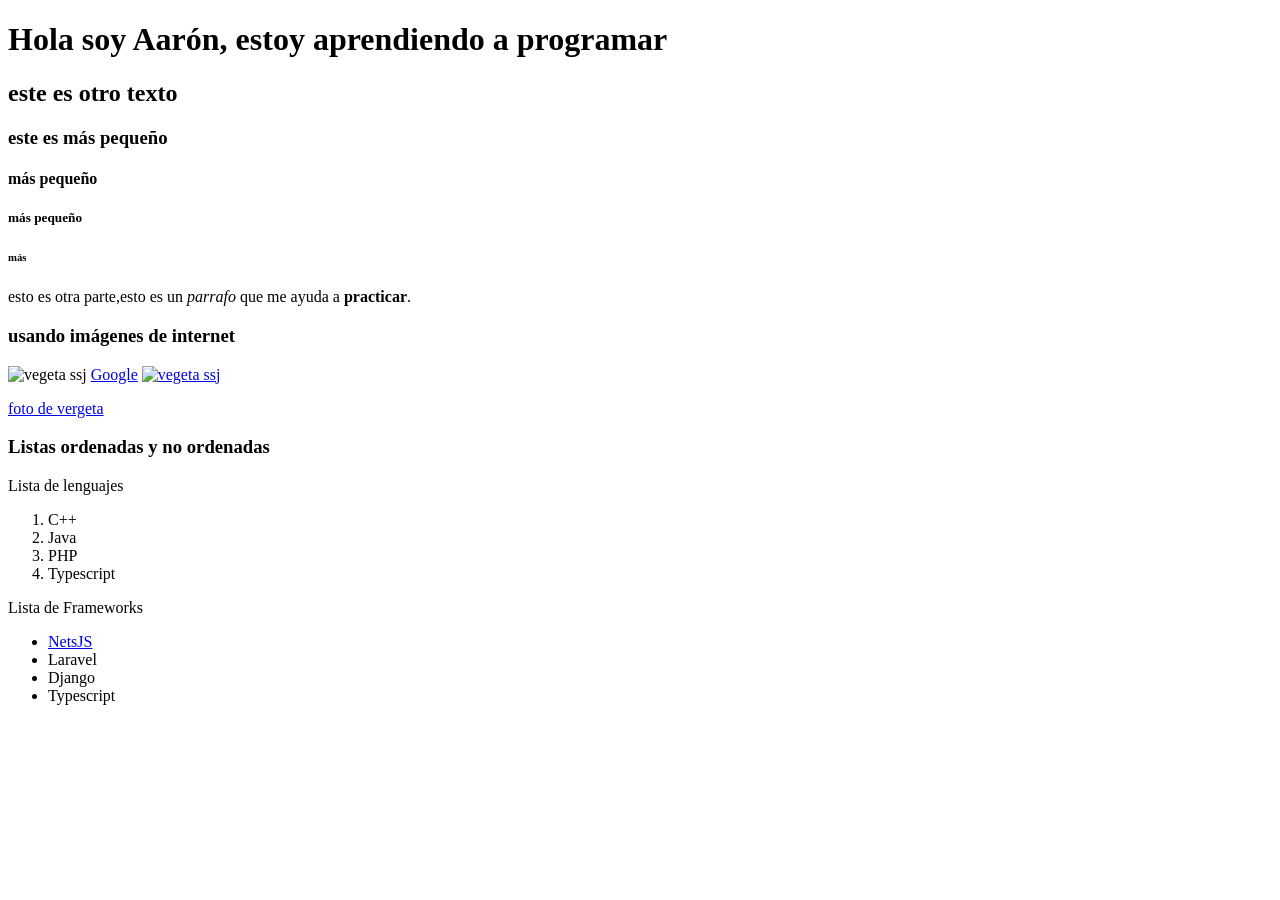
==== index.html @ d9775767 "doc:se agregó los archivos anteriores" ====
<!DOCTYPE html>
<html lang="es">
<head>
    <meta charset="UTF-8">
    <meta name="viewport" content="width=device-width, initial-scale=1.0">
    <title>Document</title>
</head>
<body>
    <!--todo el contenido-->
    <div> <!--son contenedores -->  
    <h1>Hola soy Aarón, estoy aprendiendo a programar</h1>
    <h2>este es otro texto</h2>
    <h3>este es más pequeño</h3>
    <h4>más pequeño</h4>
    <h5>más pequeño</h5>
    <h6>más</h6>
    </div>

    <div>
        <p>esto es otra parte,esto es un <i>parrafo</i> que me ayuda a <b>practicar</b>.</p>
    </div>

    <div>
        <h3>usando imágenes de internet</h3>
        <img src="https://wallpapers.com/images/hd/vegeta-super-saiyan-2-1080-x-1920-wallpaper-z19cjjbw33z2du20.jpg" 
        alt="vegeta ssj" 
        width="300"
        height="200"/>

        <a href="https://google.com" target="_blank">Google</a>
        <a href="https://youtube.com">
            <img src="https://wallpapers.com/images/hd/vegeta-super-saiyan-2-1080-x-1920-wallpaper-z19cjjbw33z2du20.jpg"
            alt="vegeta ssj" 
            width="300"
            height="200"/>
            <p>foto de vergeta</p>
        </a>
    </div>

    <div>
        <h3>Listas ordenadas y no ordenadas</h3>
        <p>Lista de lenguajes </p>
        <ol>
            <li>C++</li>
            <li>Java</li>
            <li>PHP</li>
            <li>Typescript</li>
        </ol>
        <p>Lista de Frameworks </p>
        <ul>
            <li><a href="https://nextjs.org/" target="_blank">NetsJS</a></li>
            <li>Laravel</li>
            <li>Django</li>
            <li>Typescript</li> 
        </ul>
    </div>
   
</html>
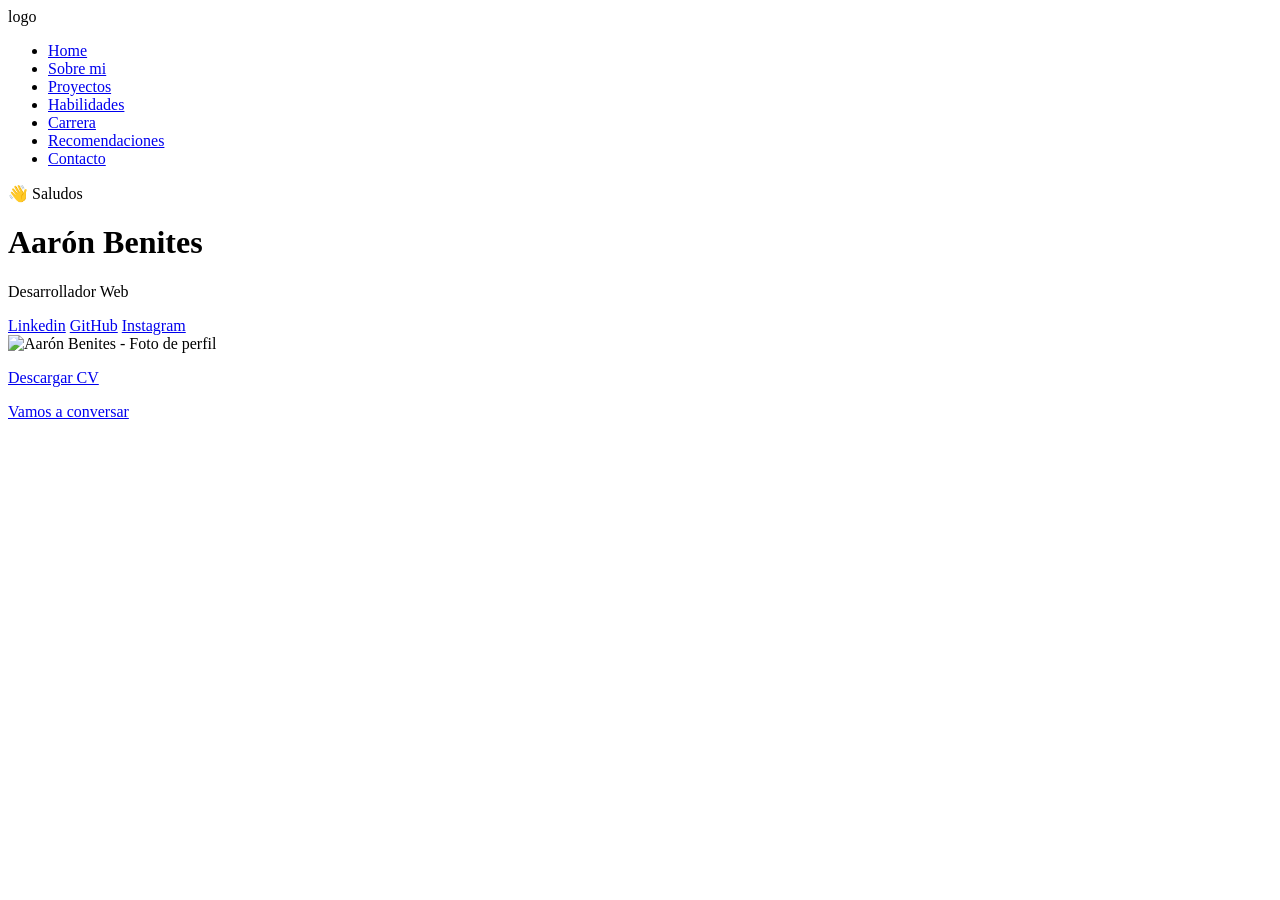
==== commit fada7863: "doc:Inicio del portafolio figma" ====
--- a/index.html
+++ b/index.html
@@ -1,58 +1,61 @@
 <!DOCTYPE html>
-<html lang="es">
+<html lang="en">
 <head>
     <meta charset="UTF-8">
     <meta name="viewport" content="width=device-width, initial-scale=1.0">
-    <title>Document</title>
+    <title>Aarón Benites - Desarrollador Web</title>
 </head>
 <body>
-    <!--todo el contenido-->
-    <div> <!--son contenedores -->  
-    <h1>Hola soy Aarón, estoy aprendiendo a programar</h1>
-    <h2>este es otro texto</h2>
-    <h3>este es más pequeño</h3>
-    <h4>más pequeño</h4>
-    <h5>más pequeño</h5>
-    <h6>más</h6>
-    </div>
-
-    <div>
-        <p>esto es otra parte,esto es un <i>parrafo</i> que me ayuda a <b>practicar</b>.</p>
-    </div>
-
-    <div>
-        <h3>usando imágenes de internet</h3>
-        <img src="https://wallpapers.com/images/hd/vegeta-super-saiyan-2-1080-x-1920-wallpaper-z19cjjbw33z2du20.jpg" 
-        alt="vegeta ssj" 
-        width="300"
-        height="200"/>
-
-        <a href="https://google.com" target="_blank">Google</a>
-        <a href="https://youtube.com">
-            <img src="https://wallpapers.com/images/hd/vegeta-super-saiyan-2-1080-x-1920-wallpaper-z19cjjbw33z2du20.jpg"
-            alt="vegeta ssj" 
-            width="300"
-            height="200"/>
-            <p>foto de vergeta</p>
-        </a>
-    </div>
-
-    <div>
-        <h3>Listas ordenadas y no ordenadas</h3>
-        <p>Lista de lenguajes </p>
-        <ol>
-            <li>C++</li>
-            <li>Java</li>
-            <li>PHP</li>
-            <li>Typescript</li>
-        </ol>
-        <p>Lista de Frameworks </p>
-        <ul>
-            <li><a href="https://nextjs.org/" target="_blank">NetsJS</a></li>
-            <li>Laravel</li>
-            <li>Django</li>
-            <li>Typescript</li> 
-        </ul>
-    </div>
-   
+    <nav>
+        <div>logo</div>
+        <div>
+            <ul>
+                <li>
+                    <a href="#">Home</a>
+                </li>
+                <li>
+                    <a href="#">Sobre mi</a>
+                </li>
+                <li>
+                    <a href="#">Proyectos</a>
+                </li>
+                <li>
+                    <a href="#">Habilidades</a>
+                </li>
+                <li>
+                    <a href="#">Carrera</a>
+                </li>
+                <li>
+                    <a href="#">Recomendaciones</a>
+                </li>
+                <li>
+                    <a href="#">Contacto</a>
+                </li>
+            </ul>
+        </div>
+    </nav>
+    <main>
+        <div>
+            <p>👋 Saludos</p>
+            <h1>Aarón Benites</h1>
+            <p>Desarrollador Web</p>
+            <div>
+                <a href="#">Linkedin</a>
+                <a href="#">GitHub</a>
+                <a href="#">Instagram</a>
+            </div>
+        </div>
+        <div>
+            <img src="" alt="Aarón Benites - Foto de perfil">
+        </div>
+        <div>
+            <p>
+               <a href="#">Descargar CV</a>      
+            </p>
+            <p>
+               <a href="#">Vamos a conversar</a>      
+            </p>
+        </div>
+    </main>
+</body>
 </html>
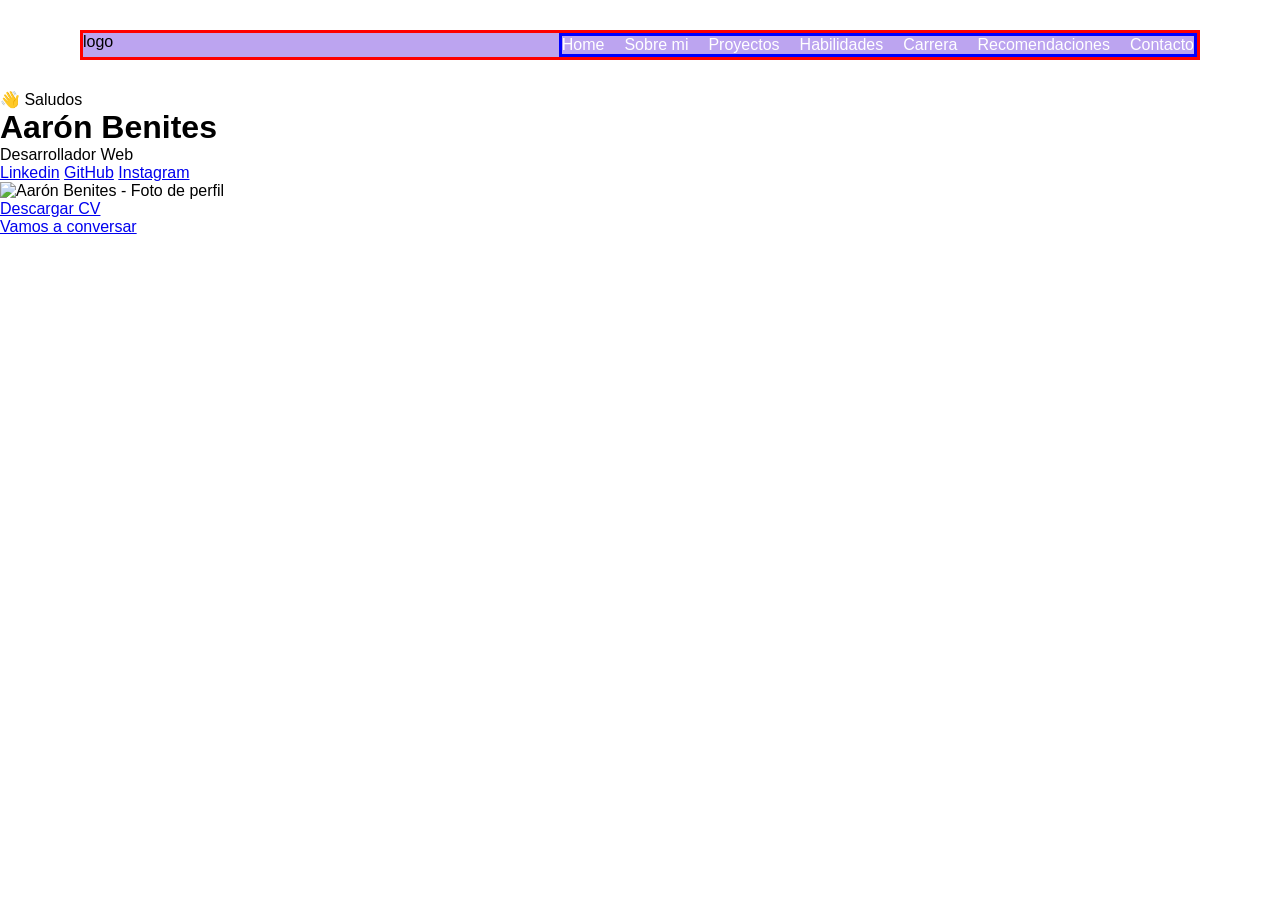
==== commit b3e8557d: "design: nav" ====
--- a/index.html
+++ b/index.html
@@ -4,12 +4,13 @@
     <meta charset="UTF-8">
     <meta name="viewport" content="width=device-width, initial-scale=1.0">
     <title>Aarón Benites - Desarrollador Web</title>
+    <link rel="stylesheet" href="./css/style.css"> 
 </head>
 <body>
     <nav>
         <div>logo</div>
         <div>
-            <ul>
+            <ul class="nav-list">
                 <li>
                     <a href="#">Home</a>
                 </li>
--- a/css/style.css
+++ b/css/style.css
@@ -0,0 +1,28 @@
+* {
+    margin:0;
+    padding:0;
+}
+
+body {
+    font-family: Helvetica, sans-serif;
+}
+
+nav {
+    border: solid red ;
+    display: flex;
+    justify-content: space-between; /*separa elementos de extremo a extremo*/
+    background-color: rgba(123, 74, 226, 0.5);
+    margin: 30px 80px;
+}
+
+.nav-list {
+    border:solid blue;
+    display:flex;
+    list-style:none;
+    gap:20px;
+}
+
+.nav-list > li > a {
+    text-decoration: none;
+    color:white;
+}
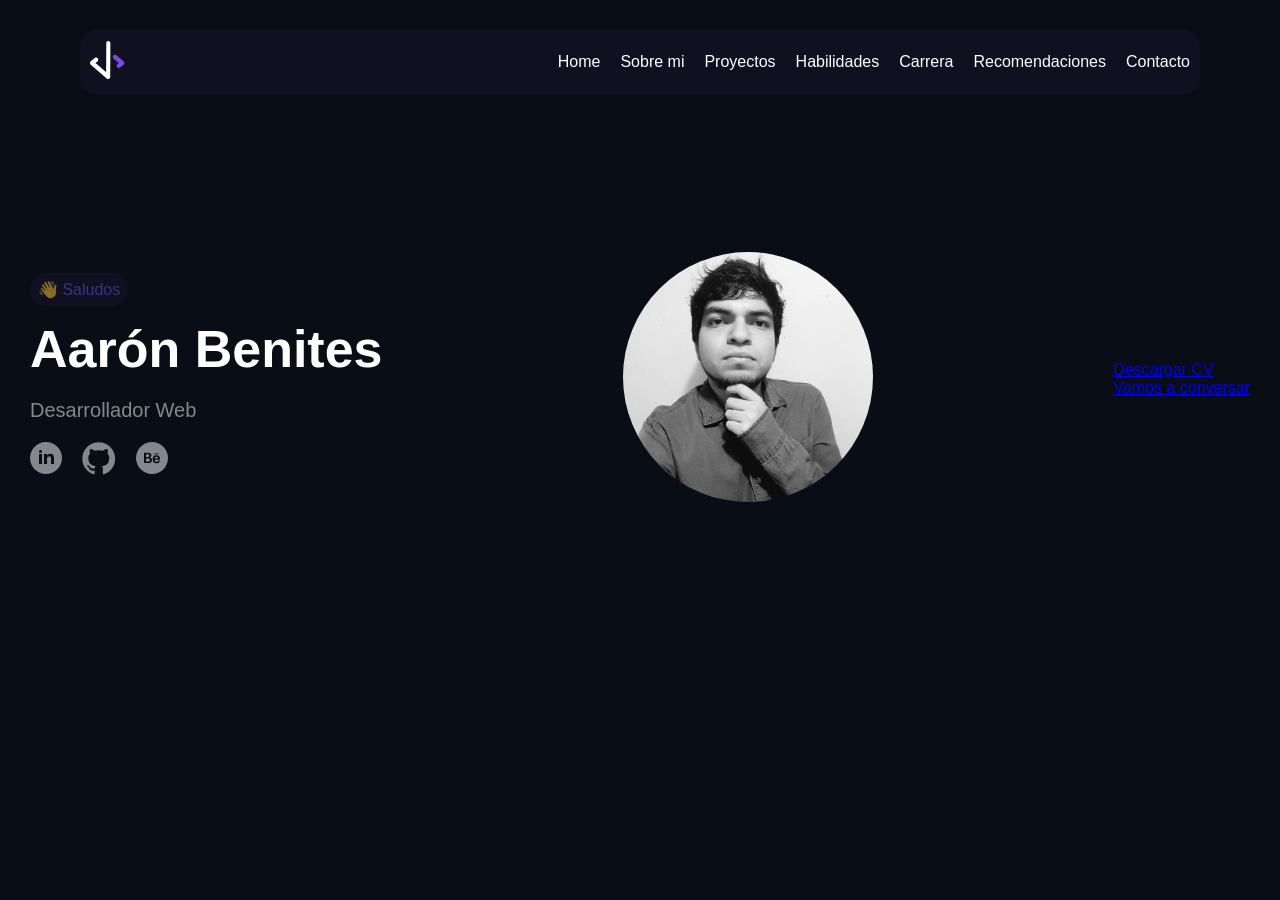
==== commit 46925b24: "design: profile" ====
--- a/index.html
+++ b/index.html
@@ -8,7 +8,9 @@
 </head>
 <body>
     <nav>
-        <div>logo</div>
+        <div>
+            <img src="./images/logo-1.svg" alt="icono" width="35" height="40">
+        </div>
         <div>
             <ul class="nav-list">
                 <li>
@@ -37,17 +39,25 @@
     </nav>
     <main>
         <div>
-            <p>👋 Saludos</p>
-            <h1>Aarón Benites</h1>
-            <p>Desarrollador Web</p>
-            <div>
-                <a href="#">Linkedin</a>
-                <a href="#">GitHub</a>
-                <a href="#">Instagram</a>
+            <span class="gretting">👋 Saludos</span>
+            <h1 class="title">Aarón Benites</h1>
+            <p class="description">Desarrollador Web</p>
+            <div class="social-links">
+                <a href="#">
+                    <img src="./images/linkedin.svg" alt="LinkedIn">
+                </a>
+                <a href="#">
+                    <img src="./images/github.svg" alt="GitHub">
+                </a>
+                <a href="#">
+                    <img src="./images/behance.svg" alt="Instagram">
+                </a>
             </div>
         </div>
-        <div>
-            <img src="" alt="Aarón Benites - Foto de perfil">
+        <div class="container-profile">
+            <img 
+                src="./images/profile.jpg" 
+                alt="Aarón Benites - Foto de perfil">
         </div>
         <div>
             <p>
--- a/css/style.css
+++ b/css/style.css
@@ -5,18 +5,21 @@
 
 body {
     font-family: Helvetica, sans-serif;
+    background-color: #090E16;
+    color: #fff;
 }
 
 nav {
-    border: solid red ;
     display: flex;
     justify-content: space-between; /*separa elementos de extremo a extremo*/
-    background-color: rgba(123, 74, 226, 0.5);
+    align-items: center;
+    background-color: rgba(123, 74, 226, 0.05);
     margin: 30px 80px;
+    padding: 10px;
+    border-radius: 16px;
 }
 
 .nav-list {
-    border:solid blue;
     display:flex;
     list-style:none;
     gap:20px;
@@ -24,5 +27,49 @@
 
 .nav-list > li > a {
     text-decoration: none;
-    color:white;
+    color:#fff;
+}
+
+.nav-list > li > a:hover {
+    color: rgba(123, 74, 226, 0.5);
+}
+
+main {
+    height: 50vh;
+    display: flex;
+    justify-content: space-between;
+    padding: 30px;
+    align-items: center;
+}
+
+.gretting {
+    background-color: rgba(123, 74, 226, 0.05);
+    color: rgba(123, 74, 226, 0.5);
+    padding: 8px;
+    border-radius: 16px;
+}
+
+.title {
+    font-size: 52px;
+    margin-top: 20px;
+    margin-bottom: 20px;
+}
+
+.description {
+    font-size: 20px;
+    color: rgba(255, 255, 255, 0.5);
+    font-weight: 300;
+    margin-bottom: 20px;  
+}
+
+.social-links {
+    display: flex;
+    gap: 20px;
+    align-items: center;
+}
+
+.container-profile > img {
+    width: 250px;
+    height: 250px;
+    border-radius: 50%;
 }
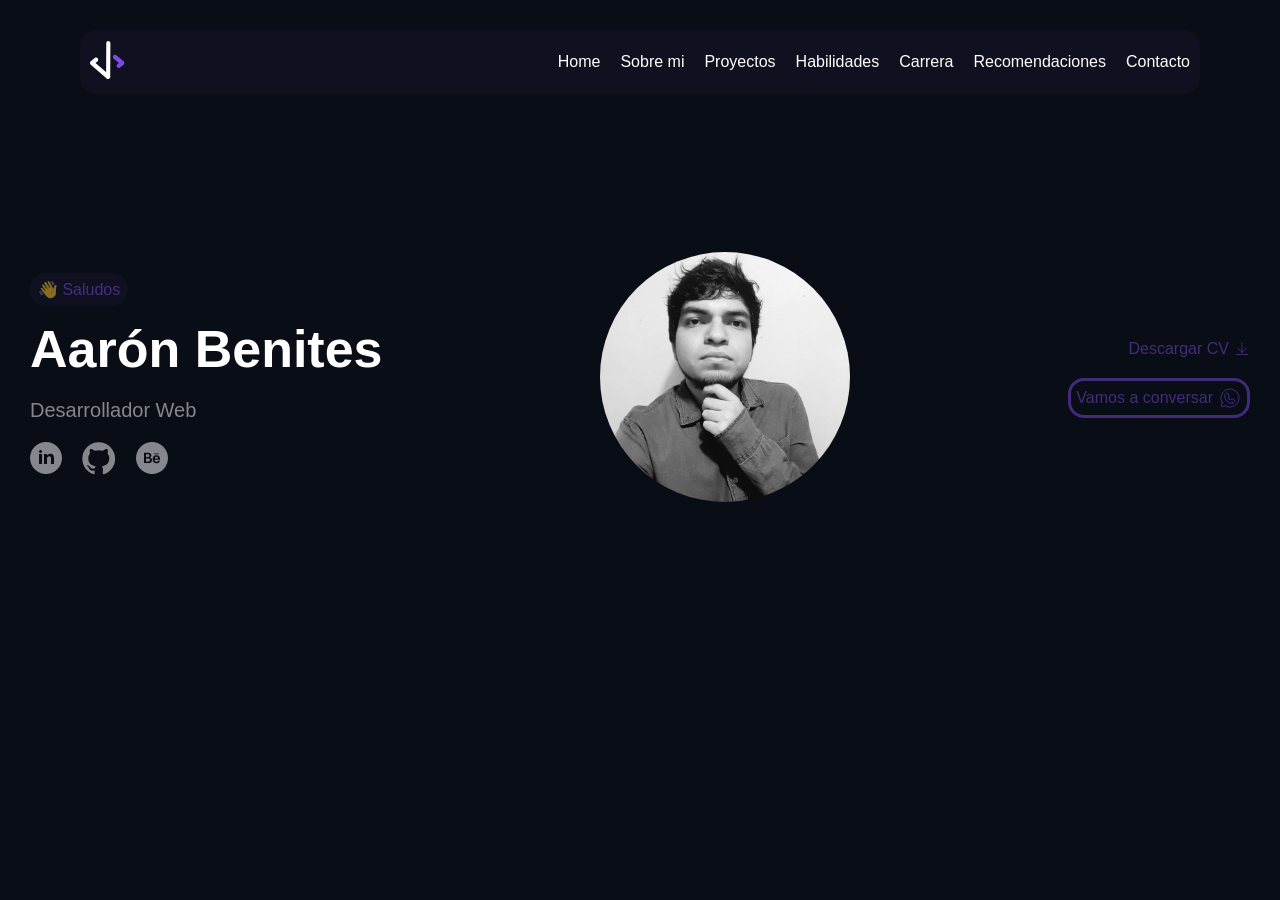
==== commit af2749bc: "design: contacts" ====
--- a/index.html
+++ b/index.html
@@ -59,13 +59,15 @@
                 src="./images/profile.jpg" 
                 alt="Aarón Benites - Foto de perfil">
         </div>
-        <div>
-            <p>
-               <a href="#">Descargar CV</a>      
-            </p>
-            <p>
-               <a href="#">Vamos a conversar</a>      
-            </p>
+        <div class="container-contact">
+            <a href="#">
+                Descargar CV 
+                <img src="./images/download.svg" alt=""/>
+            </a>      
+               <a href="#">
+                Vamos a conversar
+                <img src="./images/whatsapp.svg" alt=""/>
+            </a>      
         </div>
     </main>
 </body>
--- a/css/style.css
+++ b/css/style.css
@@ -72,4 +72,31 @@
     width: 250px;
     height: 250px;
     border-radius: 50%;
+}
+
+.container-contact {
+    display: flex;
+    flex-direction: column;
+    gap: 20px;
+    align-items: end;
+}
+
+.container-contact > a {
+    text-decoration: none;
+    color: rgba(123, 74, 226, 0.5);
+}
+
+.container-contact > a:first-child {   
+    display: flex;
+    align-items: center;
+    gap: 5px;
+}
+
+.container-contact > a:last-child {   
+    border: rgba(123, 74, 226, 0.5) solid;
+    display: flex;
+    align-items: center;
+    gap: 5px;
+    padding: 5px;
+    border-radius: 16px;
 }
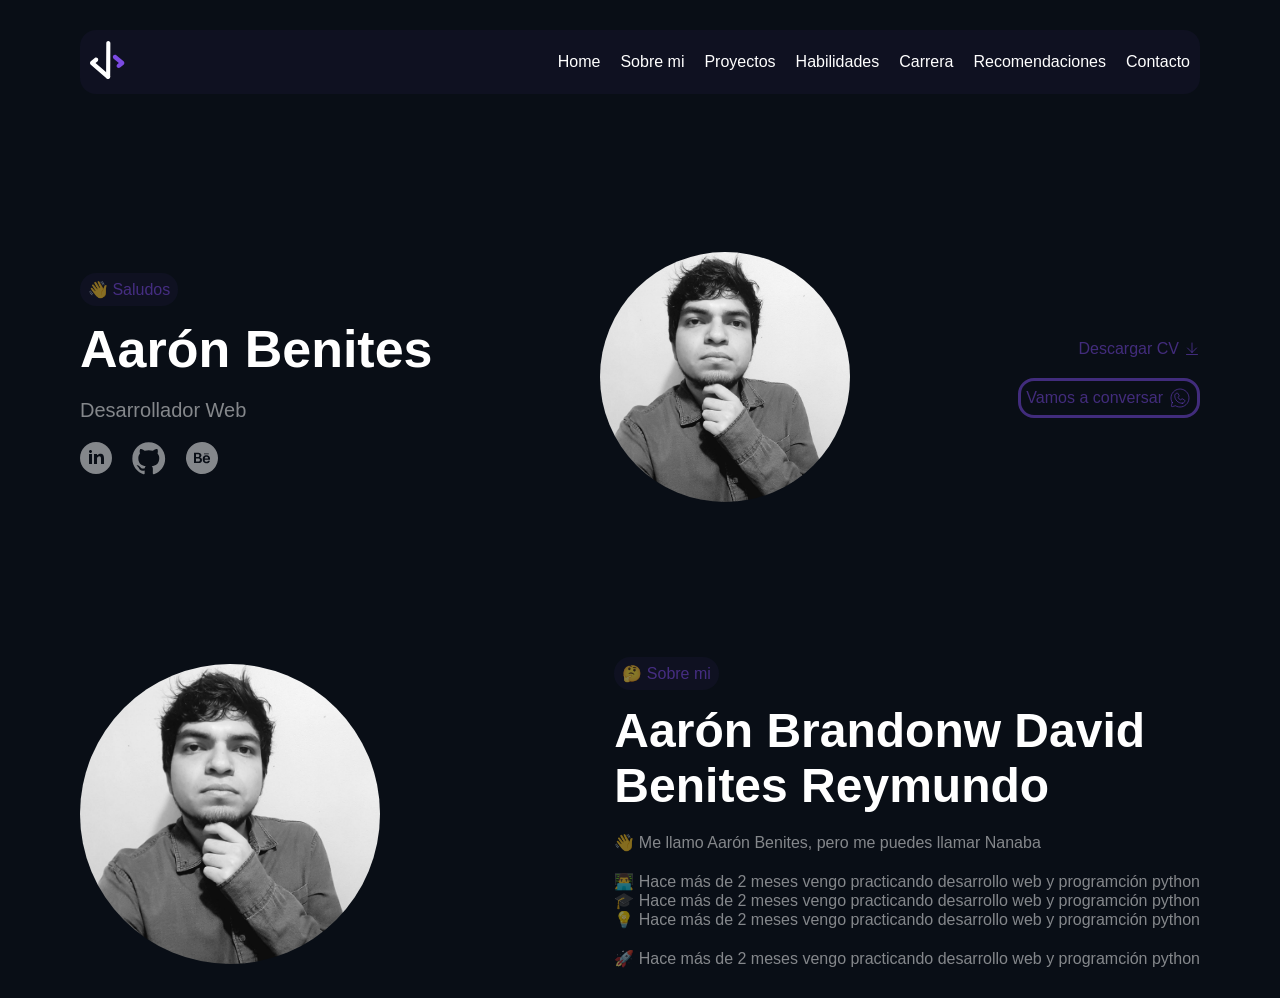
==== commit 3fdf1548: "design: section" ====
--- a/index.html
+++ b/index.html
@@ -7,7 +7,7 @@
     <link rel="stylesheet" href="./css/style.css"> 
 </head>
 <body>
-    <nav>
+    <nav class="align-center">
         <div>
             <img src="./images/logo-1.svg" alt="icono" width="35" height="40">
         </div>
@@ -37,12 +37,12 @@
             </ul>
         </div>
     </nav>
-    <main>
+    <main class="align-center">
         <div>
             <span class="gretting">👋 Saludos</span>
             <h1 class="title">Aarón Benites</h1>
             <p class="description">Desarrollador Web</p>
-            <div class="social-links">
+            <div class="social-links align-center">
                 <a href="#">
                     <img src="./images/linkedin.svg" alt="LinkedIn">
                 </a>
@@ -59,16 +59,34 @@
                 src="./images/profile.jpg" 
                 alt="Aarón Benites - Foto de perfil">
         </div>
-        <div class="container-contact">
-            <a href="#">
+        <div class="container-contact ">
+            <a href="#" class="align-center">
                 Descargar CV 
                 <img src="./images/download.svg" alt=""/>
             </a>      
-               <a href="#">
+               <a href="#" class="align-center">
                 Vamos a conversar
                 <img src="./images/whatsapp.svg" alt=""/>
             </a>      
         </div>
     </main>
+    <section class="container-about-me">
+        <div>
+            <img 
+                src="./images/profile.jpg" 
+                alt="Aarón Benites - Foto de perfil" 
+                />
+        </div>
+        <div>
+            <span class="gretting">🤔 Sobre mi</span>
+            <h2 class="mt-20">Aarón Brandonw David</h2>
+            <h2 class="mb-20"> Benites Reymundo</h2>
+            <p class="mb-20">👋 Me llamo Aarón Benites, pero me puedes llamar Nanaba</p>
+            <p> 👨‍💻 Hace más de 2 meses vengo practicando desarrollo web y programción python</p>
+            <p>🎓 Hace más de 2 meses vengo practicando desarrollo web y programción python</p>
+            <p>💡 Hace más de 2 meses vengo practicando desarrollo web y programción python</p>     
+            <p class="mt-20">🚀 Hace más de 2 meses vengo practicando desarrollo web y programción python</p>         
+        </div>
+    </section>
 </body>
 </html>
--- a/css/style.css
+++ b/css/style.css
@@ -9,10 +9,13 @@
     color: #fff;
 }
 
+.align-center {
+    align-items: center;
+}
+
 nav {
     display: flex;
     justify-content: space-between; /*separa elementos de extremo a extremo*/
-    align-items: center;
     background-color: rgba(123, 74, 226, 0.05);
     margin: 30px 80px;
     padding: 10px;
@@ -38,8 +41,7 @@
     height: 50vh;
     display: flex;
     justify-content: space-between;
-    padding: 30px;
-    align-items: center;
+    padding: 30px 80px;
 }
 
 .gretting {
@@ -65,7 +67,6 @@
 .social-links {
     display: flex;
     gap: 20px;
-    align-items: center;
 }
 
 .container-profile > img {
@@ -88,15 +89,41 @@
 
 .container-contact > a:first-child {   
     display: flex;
-    align-items: center;
     gap: 5px;
 }
 
 .container-contact > a:last-child {   
     border: rgba(123, 74, 226, 0.5) solid;
     display: flex;
-    align-items: center;
     gap: 5px;
     padding: 5px;
     border-radius: 16px;
+}
+
+.container-about-me {
+    display: flex;
+    justify-content: space-between;
+    padding: 30px 80px;
+}
+
+.container-about-me > div >img {
+    width: 300px;
+    height: 300px;
+    border-radius: 50%;
+}
+
+.mt-20{
+    margin-top: 20px;
+}
+
+.mb-20{
+    margin-bottom: 20px;
+}
+
+.container-about-me > div > h2 {
+   font-size: 48px;
+}
+
+.container-about-me > div > p {
+    color: rgba(255, 255, 255, 0.5);
 }
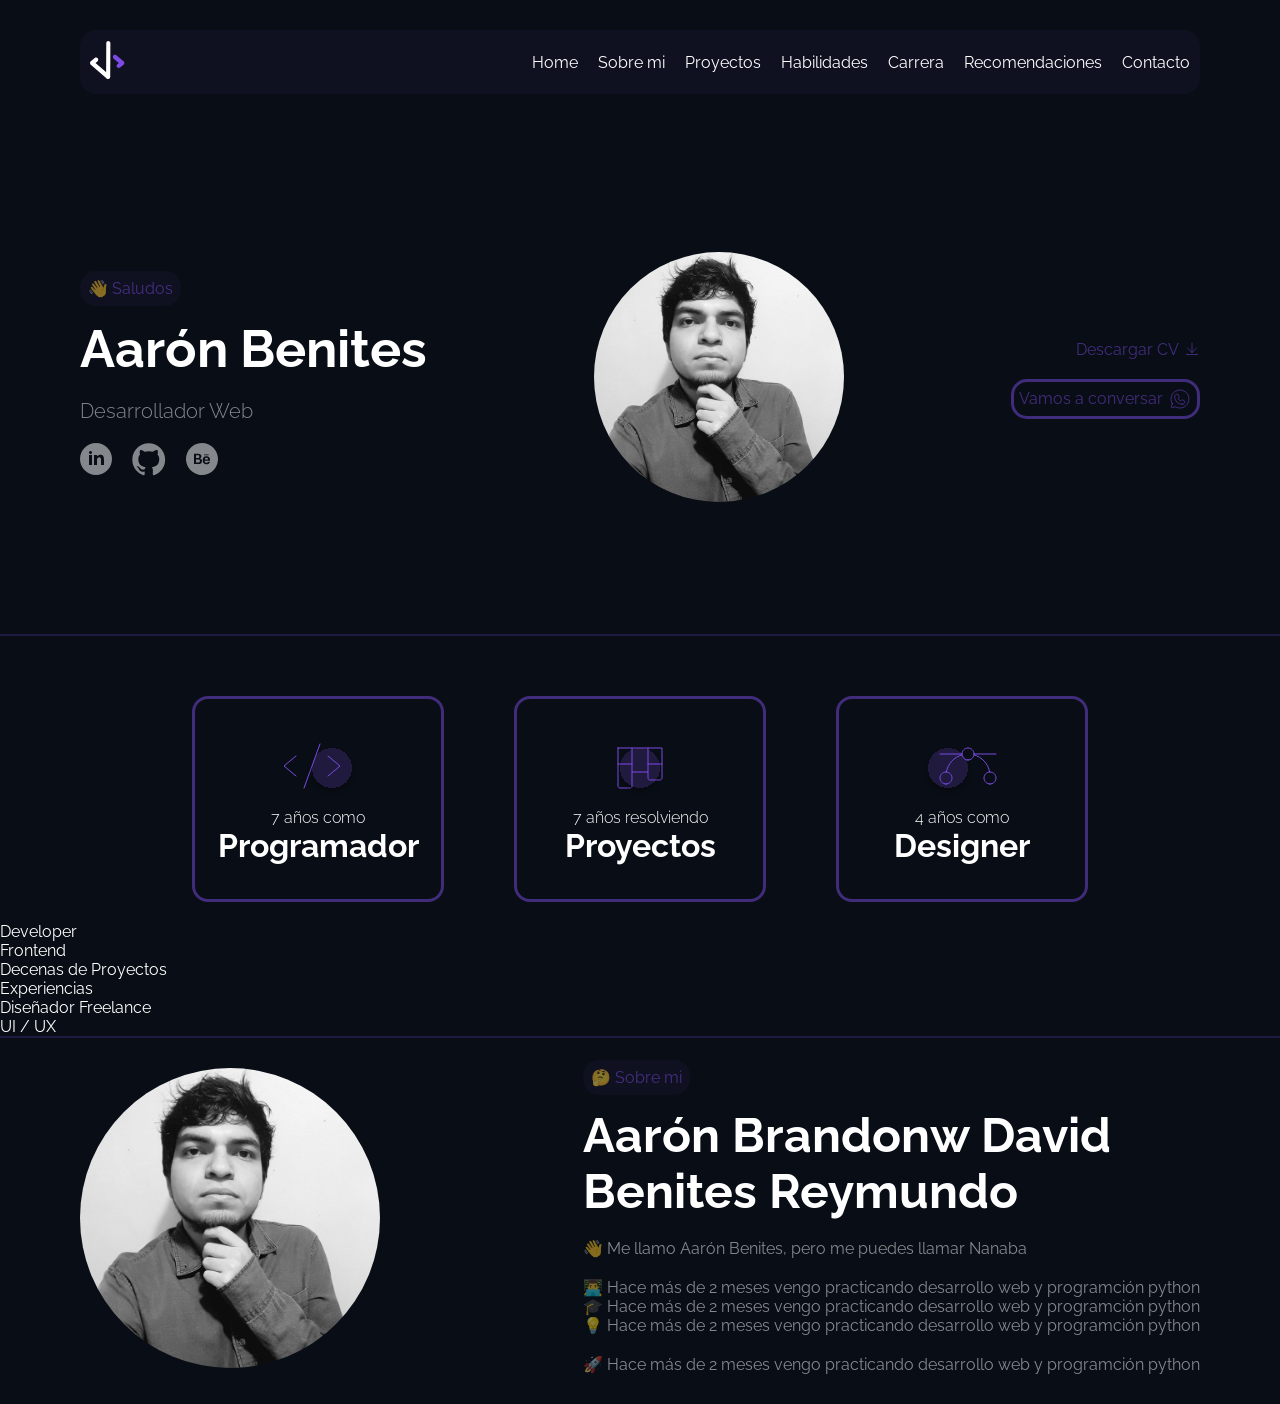
==== commit bd5beea3: "design: UI / UX" ====
--- a/index.html
+++ b/index.html
@@ -4,15 +4,23 @@
     <meta charset="UTF-8">
     <meta name="viewport" content="width=device-width, initial-scale=1.0">
     <title>Aarón Benites - Desarrollador Web</title>
+
+    <link rel="preconnect" href="https://fonts.googleapis.com" />
+    <link rel="preconnect" href="https://fonts.gstatic.com" crossorigin />
+    <link
+      href="https://fonts.googleapis.com/css2?family=Raleway:wght@100;200;300;400;500;600;700;800;900&display=swap"
+      rel="stylesheet"
+    />
+    
     <link rel="stylesheet" href="./css/style.css"> 
 </head>
 <body>
-    <nav class="align-center">
+    <nav class="align-center flex" >
         <div>
             <img src="./images/logo-1.svg" alt="icono" width="35" height="40">
         </div>
         <div>
-            <ul class="nav-list">
+            <ul class="nav-list flex">
                 <li>
                     <a href="#">Home</a>
                 </li>
@@ -37,12 +45,12 @@
             </ul>
         </div>
     </nav>
-    <main class="align-center">
+    <main class="align-center flex">
         <div>
             <span class="gretting">👋 Saludos</span>
             <h1 class="title">Aarón Benites</h1>
             <p class="description">Desarrollador Web</p>
-            <div class="social-links align-center">
+            <div class="social-links align-center flex">
                 <a href="#">
                     <img src="./images/linkedin.svg" alt="LinkedIn">
                 </a>
@@ -59,18 +67,53 @@
                 src="./images/profile.jpg" 
                 alt="Aarón Benites - Foto de perfil">
         </div>
-        <div class="container-contact ">
-            <a href="#" class="align-center">
+        <div class="container-contact flex">
+            <a href="#" class="align-center flex">
                 Descargar CV 
                 <img src="./images/download.svg" alt=""/>
             </a>      
-               <a href="#" class="align-center">
+               <a href="#" class="align-center flex">
                 Vamos a conversar
                 <img src="./images/whatsapp.svg" alt=""/>
             </a>      
         </div>
     </main>
-    <section class="container-about-me">
+    <hr class="divider" />
+        <section>
+           <div class="container-cards">
+            <div>
+                <img src="./images/code-icon.svg" alt="" >
+                <p>7 años como</p>
+                <h5>Programador</h5>
+            </div>
+            <div>
+                <img src="./images/projects-icon.svg" alt="" >
+                <p>7 años resolviendo</p>
+                <h5>Proyectos</h5>
+            </div>
+            <div>
+                <img src="./images/design-icon.svg" alt="" >
+                <p>4 años como</p>
+                <h5>Designer</h5>
+            </div>
+           </div>
+            <div>
+            <div>
+                <p>Developer</p>
+                <p>Frontend</p>
+            </div>
+            <div>
+                <p>Decenas de Proyectos</p>
+                <p>Experiencias</p>
+            </div>
+            <div>
+                <p>Diseñador Freelance</p>
+                <p>UI / UX</p>
+            </div>
+           </div>
+        </section>
+    <hr class="divider" />    
+    <section class="container-about-me flex">
         <div>
             <img 
                 src="./images/profile.jpg" 
--- a/css/style.css
+++ b/css/style.css
@@ -4,7 +4,7 @@
 }
 
 body {
-    font-family: Helvetica, sans-serif;
+    font-family: "Raleway", sans-serif;
     background-color: #090E16;
     color: #fff;
 }
@@ -13,8 +13,15 @@
     align-items: center;
 }
 
+.flex {
+    display: flex;
+}
+
+.divider {
+    border: 1px solid rgba(123, 74, 226, 0.2);
+}
+
 nav {
-    display: flex;
     justify-content: space-between; /*separa elementos de extremo a extremo*/
     background-color: rgba(123, 74, 226, 0.05);
     margin: 30px 80px;
@@ -23,7 +30,6 @@
 }
 
 .nav-list {
-    display:flex;
     list-style:none;
     gap:20px;
 }
@@ -39,7 +45,6 @@
 
 main {
     height: 50vh;
-    display: flex;
     justify-content: space-between;
     padding: 30px 80px;
 }
@@ -65,7 +70,6 @@
 }
 
 .social-links {
-    display: flex;
     gap: 20px;
 }
 
@@ -76,7 +80,6 @@
 }
 
 .container-contact {
-    display: flex;
     flex-direction: column;
     gap: 20px;
     align-items: end;
@@ -88,20 +91,47 @@
 }
 
 .container-contact > a:first-child {   
-    display: flex;
     gap: 5px;
 }
 
 .container-contact > a:last-child {   
     border: rgba(123, 74, 226, 0.5) solid;
-    display: flex;
     gap: 5px;
     padding: 5px;
     border-radius: 16px;
 }
 
+.container-cards {
+    display: flex;
+    justify-content: center;
+    gap: 70px;
+    margin-top: 60px;
+    margin-bottom: 20px;
+}
+
+.container-cards > div {
+    text-align: center;
+    border: solid rgba(123, 74, 226, 0.5);
+    display: flex;
+    flex-direction: column;
+    justify-content: center;
+    align-items: center;
+    width: 246px;
+    height: 200px;
+    border-radius: 16px;
+}
+
+.container-cards > div >p {
+    font-weight: 300;
+    margin-top: 10px;
+}
+
+.container-cards > div >h5 {
+    font-size: 32px;
+    font-weight: bold;
+}
+
 .container-about-me {
-    display: flex;
     justify-content: space-between;
     padding: 30px 80px;
 }
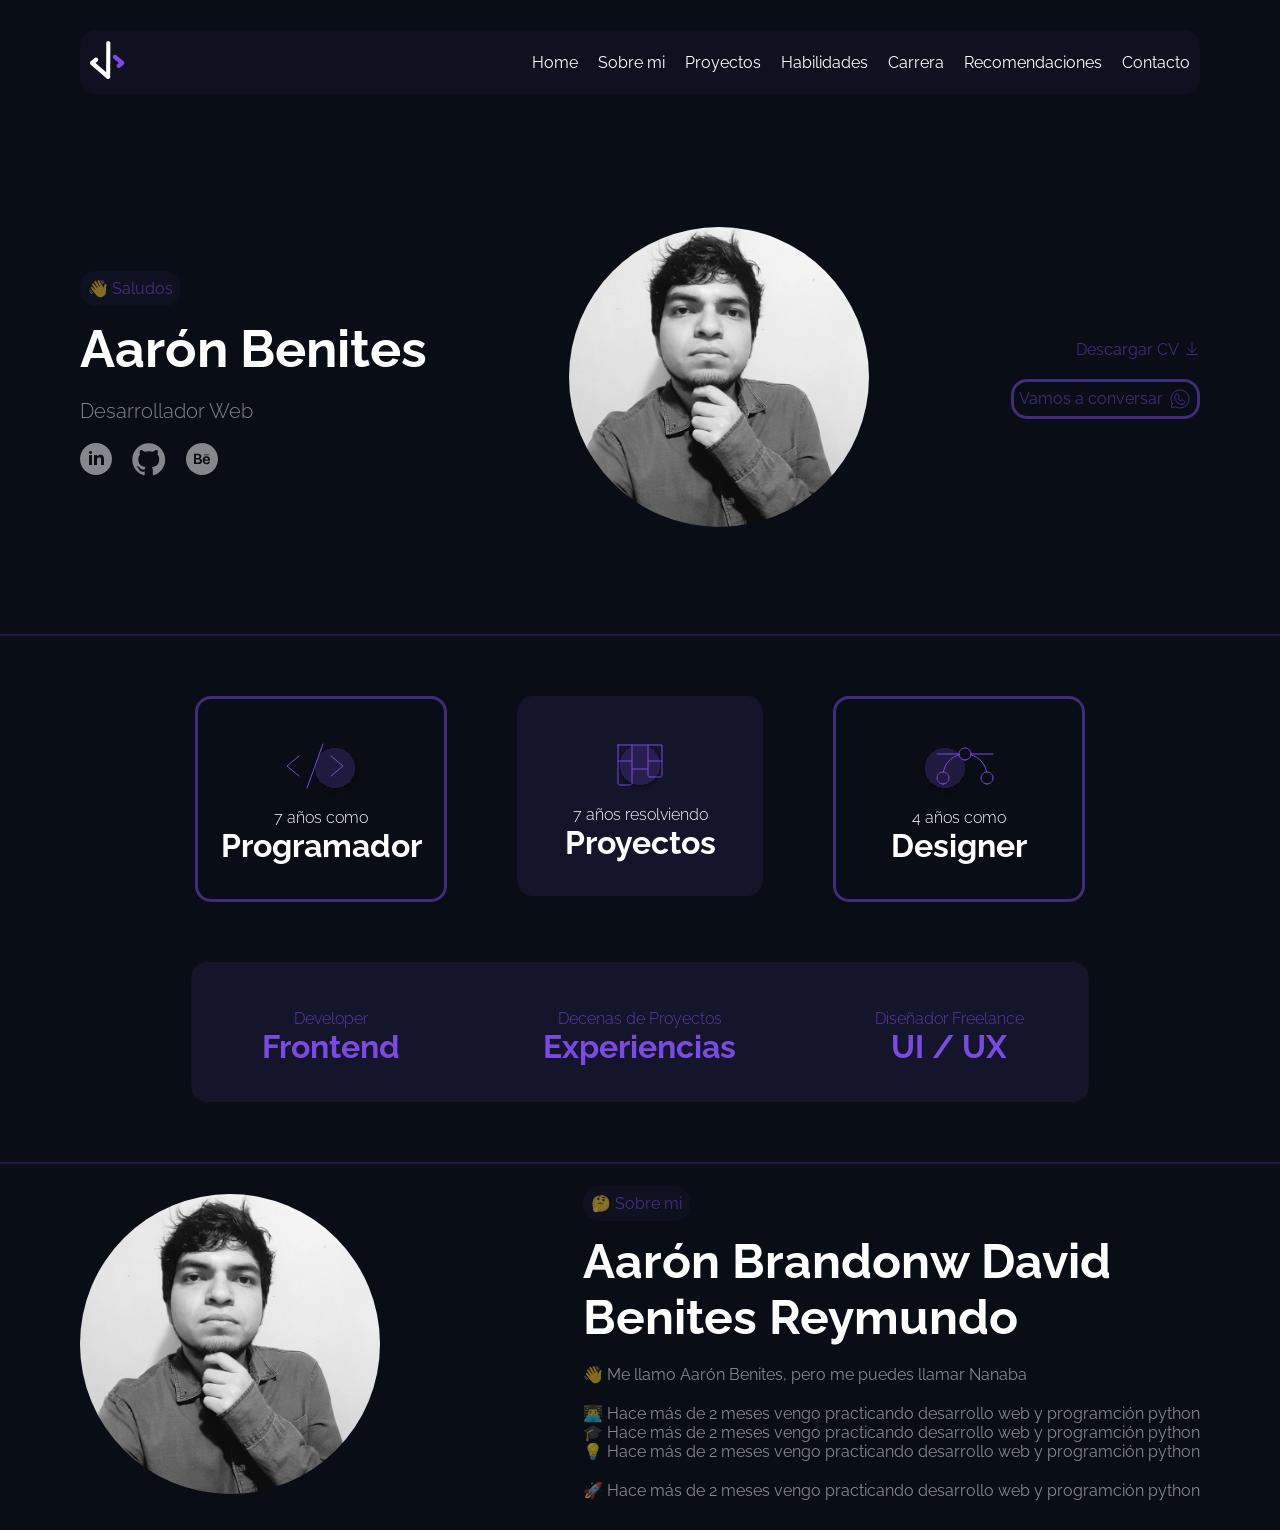
==== commit 8db209f8: "design:finaly" ====
--- a/index.html
+++ b/index.html
@@ -11,7 +11,7 @@
       href="https://fonts.googleapis.com/css2?family=Raleway:wght@100;200;300;400;500;600;700;800;900&display=swap"
       rel="stylesheet"
     />
-    
+
     <link rel="stylesheet" href="./css/style.css"> 
 </head>
 <body>
@@ -81,35 +81,35 @@
     <hr class="divider" />
         <section>
            <div class="container-cards">
-            <div>
-                <img src="./images/code-icon.svg" alt="" >
-                <p>7 años como</p>
-                <h5>Programador</h5>
-            </div>
-            <div>
-                <img src="./images/projects-icon.svg" alt="" >
-                <p>7 años resolviendo</p>
-                <h5>Proyectos</h5>
-            </div>
-            <div>
-                <img src="./images/design-icon.svg" alt="" >
-                <p>4 años como</p>
-                <h5>Designer</h5>
-            </div>
+                <div>
+                    <img src="./images/code-icon.svg" alt="" >
+                    <p>7 años como</p>
+                    <h5>Programador</h5>
+                </div>
+                <div>
+                    <img src="./images/projects-icon.svg" alt="" >
+                    <p>7 años resolviendo</p>
+                    <h5>Proyectos</h5>
+                </div>
+                <div>
+                    <img src="./images/design-icon.svg" alt="" >
+                    <p>4 años como</p>
+                    <h5>Designer</h5>
+                </div>
            </div>
-            <div>
-            <div>
-                <p>Developer</p>
-                <p>Frontend</p>
-            </div>
-            <div>
-                <p>Decenas de Proyectos</p>
-                <p>Experiencias</p>
-            </div>
-            <div>
-                <p>Diseñador Freelance</p>
-                <p>UI / UX</p>
-            </div>
+            <div class="container-exp">
+                <div>
+                    <p>Developer</p>
+                    <h5>Frontend</h5>
+                </div>
+                <div>
+                    <p>Decenas de Proyectos</p>
+                    <h5>Experiencias</h5>
+                </div>
+                <div>
+                    <p>Diseñador Freelance</p>
+                    <h5>UI / UX</h5>
+                </div>
            </div>
         </section>
     <hr class="divider" />    
--- a/css/style.css
+++ b/css/style.css
@@ -74,8 +74,8 @@
 }
 
 .container-profile > img {
-    width: 250px;
-    height: 250px;
+    width: 300px;
+    height: 300px;
     border-radius: 50%;
 }
 
@@ -121,12 +121,53 @@
     border-radius: 16px;
 }
 
+.container-cards > div:nth-child(2) {
+    background-color: rgba(123, 74, 226, 0.1);
+    border:none;
+}
+
 .container-cards > div >p {
     font-weight: 300;
     margin-top: 10px;
 }
 
 .container-cards > div >h5 {
+    font-size: 32px;
+    font-weight: bold;
+}
+
+.container-exp {
+    background-color: rgba(123, 74, 226, 0.1);
+    color:#7b4ae2;
+    border-radius: 16px;
+    display: flex;
+    justify-content: center;
+    padding: 20px;  
+    gap: 70px;
+    width:858px;
+    margin:auto;
+    margin-top: 60px;
+    margin-bottom: 60px;
+}
+
+.container-exp > div {
+    text-align: center;
+    display: flex;
+    flex-direction: column;
+    justify-content: center;
+    align-items: center;
+    width: 246px;
+    height: 100px;
+    border-radius: 16px;
+}
+
+.container-exp > div >p {
+    font-weight: 300;
+    margin-top: 10px;
+    color:rgba(123, 74, 226, 0.7);
+}
+
+.container-exp > div >h5 {
     font-size: 32px;
     font-weight: bold;
 }
